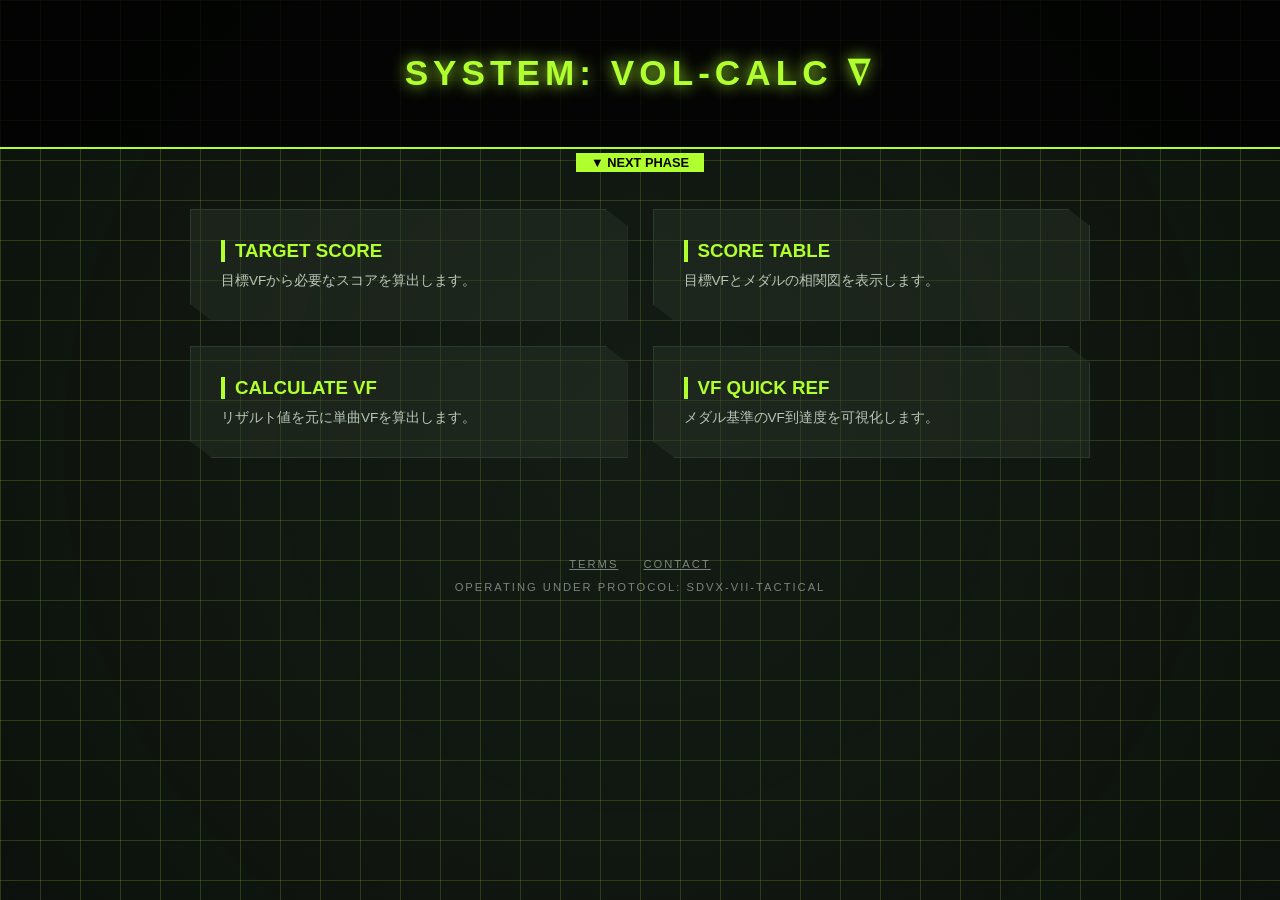
==== index.html @ 39291d94 "Update index.html" ====
<!DOCTYPE html>
<html lang="ja">
<head>
    <meta charset="UTF-8">
    <meta name="viewport" content="width=device-width, initial-scale=1.0">
    <title>Volforce Calc. - Tactical Hub</title>
    <style>
        :root {
            --bg-deep: #0a0e0a;
            --army-green: #2d3b2d;
            --neon-lime: #b0ff2e;
            --text-main: #e0eee0;
            --line-sub: rgba(176, 255, 46, 0.2);
        }

        body {
            background-color: var(--bg-deep);
            color: var(--text-main);
            font-family: 'Segoe UI', sans-serif;
            margin: 0;
            /* 背景にグリッド（方眼）を敷く */
            background-image: 
                linear-gradient(var(--line-sub) 1px, transparent 1px),
                linear-gradient(90deg, var(--line-sub) 1px, transparent 1px);
            background-size: 40px 40px;
            overflow-x: hidden;
        }

        /* 背景にうっすら地図のような円形グラデーション */
        body::before {
            content: "";
            position: fixed;
            top: 50%; left: 50%;
            width: 200%; height: 200%;
            transform: translate(-50%, -50%);
            background: radial-gradient(circle, rgba(45, 59, 45, 0.3) 0%, transparent 70%);
            z-index: -1;
        }

        header {
            padding: 50px 0;
            text-align: center;
            border-bottom: 2px solid var(--neon-lime);
            background: rgba(0, 0, 0, 0.8);
            position: relative;
        }

        header h1 {
            margin: 0;
            font-size: 2.2rem;
            letter-spacing: 5px;
            text-transform: uppercase;
            color: var(--neon-lime);
            text-shadow: 0 0 15px var(--neon-lime);
        }

        /* 楽曲決定画面風の三角デコレーション */
        header::after {
            content: "▼ NEXT PHASE";
            position: absolute;
            bottom: -25px;
            left: 50%;
            transform: translateX(-50%);
            background: var(--neon-lime);
            color: black;
            padding: 2px 15px;
            font-weight: bold;
            font-size: 0.8rem;
        }

        .container {
            max-width: 900px;
            margin: 60px auto;
            display: grid;
            grid-template-columns: 1fr 1fr;
            gap: 25px;
            padding: 0 20px;
        }

        .tool-card {
            background: rgba(45, 59, 45, 0.4);
            border: 1px solid var(--army-green);
            padding: 30px;
            text-decoration: none;
            color: inherit;
            position: relative;
            transition: 0.3s;
            clip-path: polygon(0 0, 95% 0, 100% 15%, 100% 100%, 5% 100%, 0 85%); /* 角を少し削る */
        }

        .tool-card:hover {
            background: rgba(176, 255, 46, 0.1);
            border-color: var(--neon-lime);
            transform: scale(1.02);
            box-shadow: 0 0 30px rgba(176, 255, 46, 0.2);
        }

        .tool-card h3 {
            margin: 0 0 10px 0;
            color: var(--neon-lime);
            border-left: 4px solid var(--neon-lime);
            padding-left: 10px;
        }

        .tool-card p {
            font-size: 0.85rem;
            opacity: 0.8;
            margin: 0;
        }

        footer {
            text-align: center;
            padding: 40px;
            font-size: 0.7rem;
            letter-spacing: 2px;
            opacity: 0.5;
        }
    </style>
</head>
<body>

<header>
    <h1>SYSTEM: VOL-CALC ∇</h1>
</header>

<div class="container">
    <a href="vol-to-score.html" class="tool-card">
        <h3>TARGET SCORE</h3>
        <p>目標VFから必要なスコアを算出します。</p>
    </a>
    <a href="score-hayami.html" class="tool-card">
        <h3>SCORE TABLE</h3>
        <p>目標VFとメダルの相関図を表示します。</p>
    </a>
    <a href="solo-vol.html" class="tool-card">
        <h3>CALCULATE VF</h3>
        <p>リザルト値を元に単曲VFを算出します。</p>
    </a>
    <a href="vol-hayami.html" class="tool-card">
        <h3>VF QUICK REF</h3>
        <p>メダル基準のVF到達度を可視化します。</p>
    </a>
</div>

<footer>
    <div style="margin-bottom: 10px;">
        <a href="rule.html" style="color: inherit; margin: 0 10px;">TERMS</a>
        <a href="contact.html" style="color: inherit; margin: 0 10px;">CONTACT</a>
    </div>
    <p>OPERATING UNDER PROTOCOL: SDVX-VII-TACTICAL</p>
</footer>

</body>
</html>
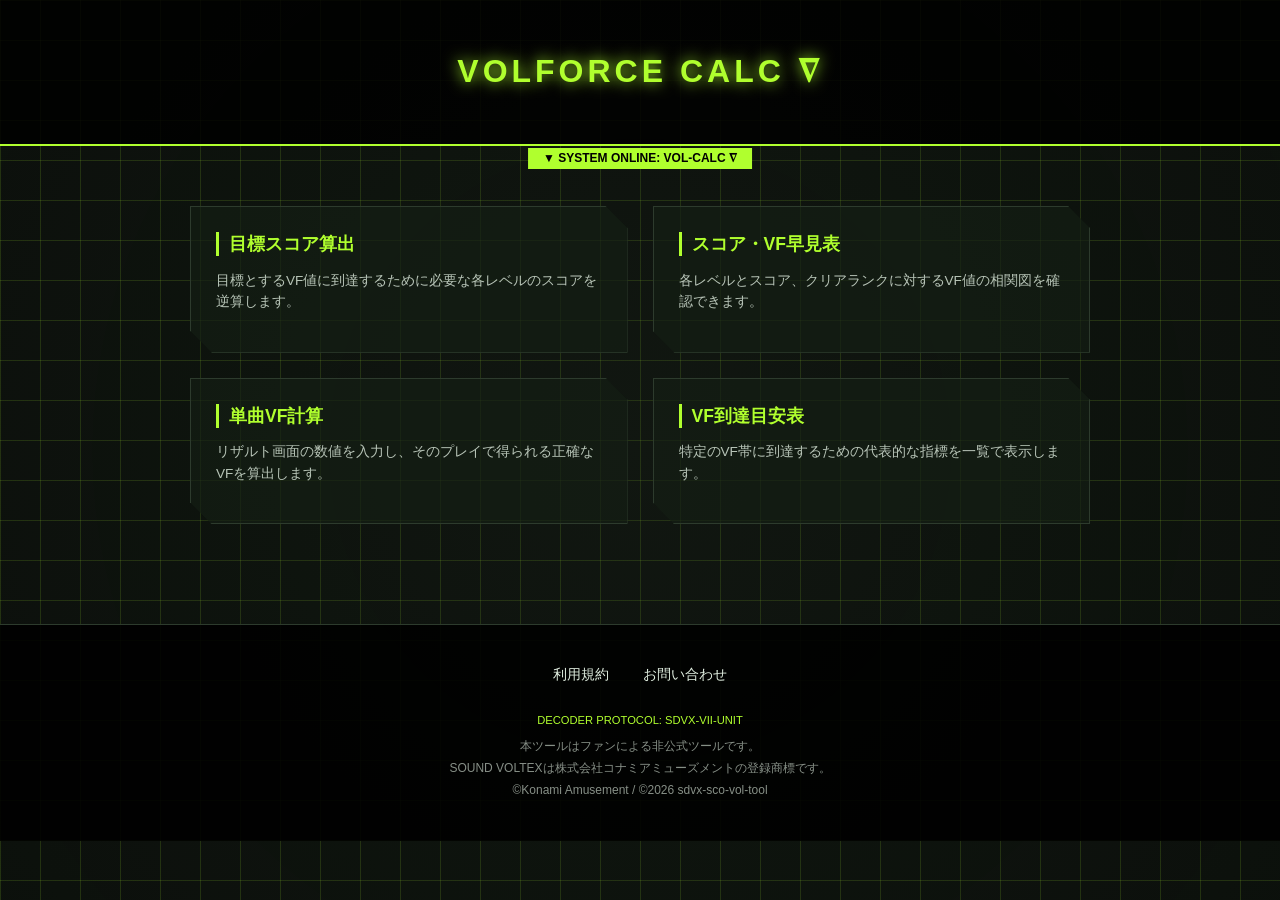
==== commit 7e562fb5: "Update index.html" ====
--- a/index.html
+++ b/index.html
@@ -10,15 +10,14 @@
             --army-green: #2d3b2d;
             --neon-lime: #b0ff2e;
             --text-main: #e0eee0;
-            --line-sub: rgba(176, 255, 46, 0.2);
+            --line-sub: rgba(176, 255, 46, 0.15);
         }
 
         body {
             background-color: var(--bg-deep);
             color: var(--text-main);
-            font-family: 'Segoe UI', sans-serif;
+            font-family: 'Helvetica Neue', Arial, 'Hiragino Kaku Gothic ProN', 'Hiragino Sans', Meiryo, sans-serif;
             margin: 0;
-            /* 背景にグリッド（方眼）を敷く */
             background-image: 
                 linear-gradient(var(--line-sub) 1px, transparent 1px),
                 linear-gradient(90deg, var(--line-sub) 1px, transparent 1px);
@@ -26,14 +25,13 @@
             overflow-x: hidden;
         }
 
-        /* 背景にうっすら地図のような円形グラデーション */
         body::before {
             content: "";
             position: fixed;
             top: 50%; left: 50%;
             width: 200%; height: 200%;
             transform: translate(-50%, -50%);
-            background: radial-gradient(circle, rgba(45, 59, 45, 0.3) 0%, transparent 70%);
+            background: radial-gradient(circle, rgba(45, 59, 45, 0.2) 0%, transparent 70%);
             z-index: -1;
         }
 
@@ -41,22 +39,20 @@
             padding: 50px 0;
             text-align: center;
             border-bottom: 2px solid var(--neon-lime);
-            background: rgba(0, 0, 0, 0.8);
+            background: rgba(0, 0, 0, 0.85);
             position: relative;
         }
 
         header h1 {
             margin: 0;
-            font-size: 2.2rem;
-            letter-spacing: 5px;
-            text-transform: uppercase;
+            font-size: 2rem;
+            letter-spacing: 4px;
             color: var(--neon-lime);
             text-shadow: 0 0 15px var(--neon-lime);
         }
 
-        /* 楽曲決定画面風の三角デコレーション */
         header::after {
-            content: "▼ NEXT PHASE";
+            content: "▼ SYSTEM ONLINE: VOL-CALC ∇";
             position: absolute;
             bottom: -25px;
             left: 50%;
@@ -65,89 +61,130 @@
             color: black;
             padding: 2px 15px;
             font-weight: bold;
-            font-size: 0.8rem;
+            font-size: 0.75rem;
         }
 
         .container {
             max-width: 900px;
             margin: 60px auto;
             display: grid;
-            grid-template-columns: 1fr 1fr;
+            grid-template-columns: repeat(auto-fit, minmax(300px, 1fr));
             gap: 25px;
             padding: 0 20px;
         }
 
         .tool-card {
-            background: rgba(45, 59, 45, 0.4);
+            background: rgba(20, 30, 20, 0.7);
             border: 1px solid var(--army-green);
-            padding: 30px;
+            padding: 25px;
             text-decoration: none;
             color: inherit;
             position: relative;
-            transition: 0.3s;
-            clip-path: polygon(0 0, 95% 0, 100% 15%, 100% 100%, 5% 100%, 0 85%); /* 角を少し削る */
+            transition: 0.2s;
+            clip-path: polygon(0 0, 95% 0, 100% 15%, 100% 100%, 5% 100%, 0 85%);
         }
 
         .tool-card:hover {
             background: rgba(176, 255, 46, 0.1);
             border-color: var(--neon-lime);
-            transform: scale(1.02);
-            box-shadow: 0 0 30px rgba(176, 255, 46, 0.2);
+            transform: translateY(-3px);
+            box-shadow: 0 0 20px rgba(176, 255, 46, 0.2);
         }
 
         .tool-card h3 {
             margin: 0 0 10px 0;
             color: var(--neon-lime);
-            border-left: 4px solid var(--neon-lime);
+            font-size: 1.1rem;
+            border-left: 3px solid var(--neon-lime);
             padding-left: 10px;
         }
 
         .tool-card p {
             font-size: 0.85rem;
             opacity: 0.8;
-            margin: 0;
+            line-height: 1.6;
         }
 
         footer {
+            margin-top: 100px;
+            background: rgba(0, 0, 0, 0.9);
+            border-top: 1px solid var(--army-green);
+            padding: 40px 20px;
             text-align: center;
-            padding: 40px;
+        }
+
+        .footer-links {
+            margin-bottom: 30px;
+        }
+
+        .footer-links a {
+            color: var(--text-main);
+            text-decoration: none;
+            margin: 0 15px;
+            font-size: 0.9rem;
+            transition: 0.3s;
+            border-bottom: 1px solid transparent;
+        }
+
+        .footer-links a:hover {
+            color: var(--neon-lime);
+            border-bottom: 1px solid var(--neon-lime);
+        }
+
+        .copyright {
+            font-size: 0.75rem;
+            line-height: 1.8;
+            opacity: 0.6;
+            max-width: 700px;
+            margin: 0 auto;
+        }
+
+        .system-tag {
             font-size: 0.7rem;
-            letter-spacing: 2px;
-            opacity: 0.5;
+            color: var(--neon-lime);
+            margin-bottom: 10px;
+            text-transform: uppercase;
         }
     </style>
 </head>
 <body>
 
 <header>
-    <h1>SYSTEM: VOL-CALC ∇</h1>
+    <h1>VOLFORCE CALC ∇</h1>
 </header>
 
 <div class="container">
     <a href="vol-to-score.html" class="tool-card">
-        <h3>TARGET SCORE</h3>
-        <p>目標VFから必要なスコアを算出します。</p>
+        <h3>目標スコア算出</h3>
+        <p>目標とするVF値に到達するために必要な各レベルのスコアを逆算します。</p>
     </a>
     <a href="score-hayami.html" class="tool-card">
-        <h3>SCORE TABLE</h3>
-        <p>目標VFとメダルの相関図を表示します。</p>
+        <h3>スコア・VF早見表</h3>
+        <p>各レベルとスコア、クリアランクに対するVF値の相関図を確認できます。</p>
     </a>
     <a href="solo-vol.html" class="tool-card">
-        <h3>CALCULATE VF</h3>
-        <p>リザルト値を元に単曲VFを算出します。</p>
+        <h3>単曲VF計算</h3>
+        <p>リザルト画面の数値を入力し、そのプレイで得られる正確なVFを算出します。</p>
     </a>
     <a href="vol-hayami.html" class="tool-card">
-        <h3>VF QUICK REF</h3>
-        <p>メダル基準のVF到達度を可視化します。</p>
+        <h3>VF到達目安表</h3>
+        <p>特定のVF帯に到達するための代表的な指標を一覧で表示します。</p>
     </a>
 </div>
 
 <footer>
-    <div style="margin-bottom: 10px;">
-        <a href="rule.html" style="color: inherit; margin: 0 10px;">TERMS</a>
-        <a href="contact.html" style="color: inherit; margin: 0 10px;">CONTACT</a>
+    <div class="footer-links">
+        <a href="/rule">利用規約</a>
+        <a href="/contact">お問い合わせ</a>
     </div>
-    <p>OPERATING UNDER PROTOCOL: SDVX-VII-TACTICAL</p>
+    
+    <div class="system-tag">DECODER PROTOCOL: SDVX-VII-UNIT</div>
+    
+    <div class="copyright">
+        本ツールはファンによる非公式ツールです。<br>
+        SOUND VOLTEXは株式会社コナミアミューズメントの登録商標です。<br>
+        ©Konami Amusement / ©2026 sdvx-sco-vol-tool
+    </div>
 </footer>
 
 </body>
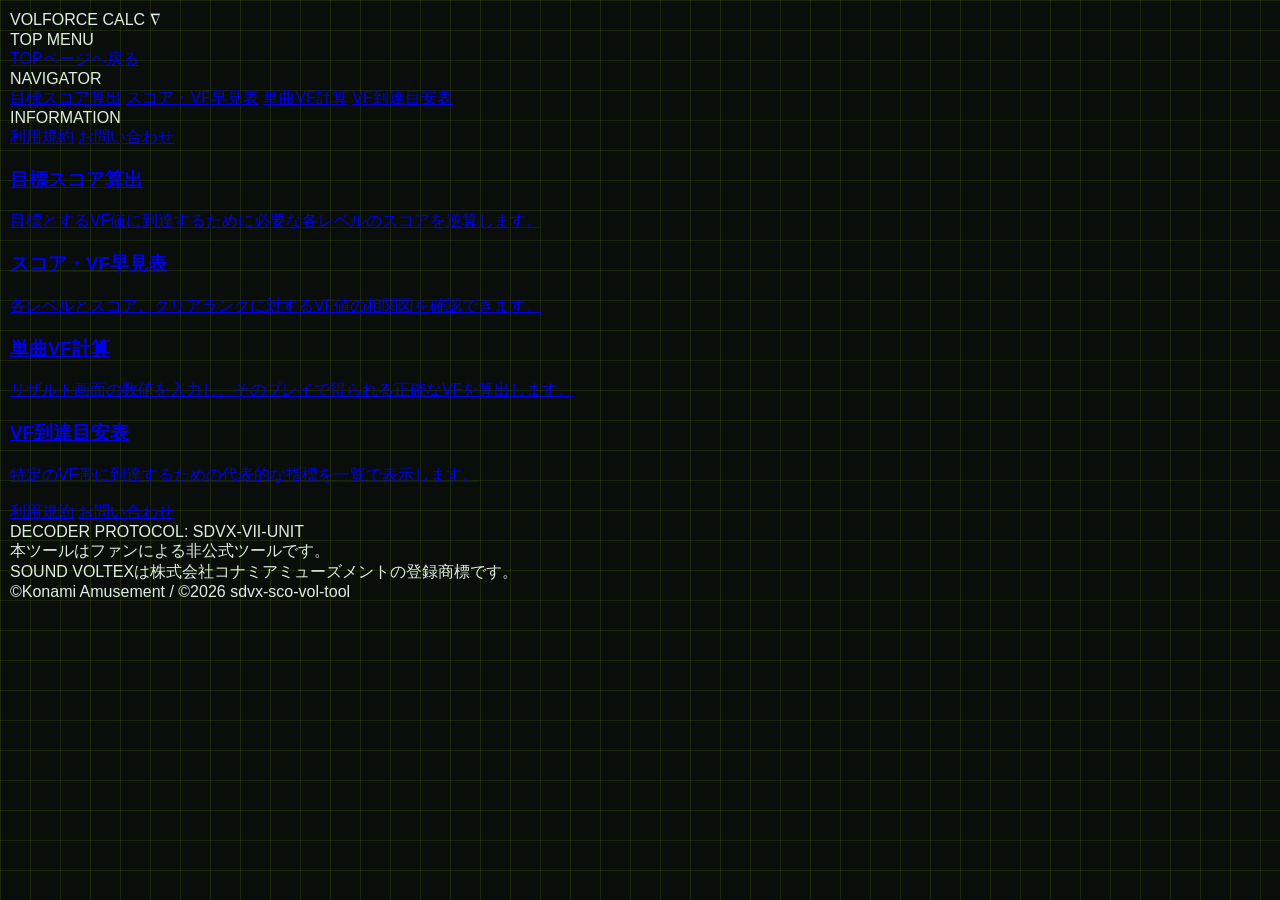
==== commit e2f61cf9: "Add files via upload" ====
--- a/index.html
+++ b/index.html
@@ -4,154 +4,9 @@
     <meta charset="UTF-8">
     <meta name="viewport" content="width=device-width, initial-scale=1.0">
     <title>Volforce Calc. - Tactical Hub</title>
-    <style>
-        :root {
-            --bg-deep: #0a0e0a;
-            --army-green: #2d3b2d;
-            --neon-lime: #b0ff2e;
-            --text-main: #e0eee0;
-            --line-sub: rgba(176, 255, 46, 0.15);
-        }
-
-        body {
-            background-color: var(--bg-deep);
-            color: var(--text-main);
-            font-family: 'Helvetica Neue', Arial, 'Hiragino Kaku Gothic ProN', 'Hiragino Sans', Meiryo, sans-serif;
-            margin: 0;
-            background-image: 
-                linear-gradient(var(--line-sub) 1px, transparent 1px),
-                linear-gradient(90deg, var(--line-sub) 1px, transparent 1px);
-            background-size: 40px 40px;
-            overflow-x: hidden;
-        }
-
-        body::before {
-            content: "";
-            position: fixed;
-            top: 50%; left: 50%;
-            width: 200%; height: 200%;
-            transform: translate(-50%, -50%);
-            background: radial-gradient(circle, rgba(45, 59, 45, 0.2) 0%, transparent 70%);
-            z-index: -1;
-        }
-
-        header {
-            padding: 50px 0;
-            text-align: center;
-            border-bottom: 2px solid var(--neon-lime);
-            background: rgba(0, 0, 0, 0.85);
-            position: relative;
-        }
-
-        header h1 {
-            margin: 0;
-            font-size: 2rem;
-            letter-spacing: 4px;
-            color: var(--neon-lime);
-            text-shadow: 0 0 15px var(--neon-lime);
-        }
-
-        header::after {
-            content: "▼ SYSTEM ONLINE: VOL-CALC ∇";
-            position: absolute;
-            bottom: -25px;
-            left: 50%;
-            transform: translateX(-50%);
-            background: var(--neon-lime);
-            color: black;
-            padding: 2px 15px;
-            font-weight: bold;
-            font-size: 0.75rem;
-        }
-
-        .container {
-            max-width: 900px;
-            margin: 60px auto;
-            display: grid;
-            grid-template-columns: repeat(auto-fit, minmax(300px, 1fr));
-            gap: 25px;
-            padding: 0 20px;
-        }
-
-        .tool-card {
-            background: rgba(20, 30, 20, 0.7);
-            border: 1px solid var(--army-green);
-            padding: 25px;
-            text-decoration: none;
-            color: inherit;
-            position: relative;
-            transition: 0.2s;
-            clip-path: polygon(0 0, 95% 0, 100% 15%, 100% 100%, 5% 100%, 0 85%);
-        }
-
-        .tool-card:hover {
-            background: rgba(176, 255, 46, 0.1);
-            border-color: var(--neon-lime);
-            transform: translateY(-3px);
-            box-shadow: 0 0 20px rgba(176, 255, 46, 0.2);
-        }
-
-        .tool-card h3 {
-            margin: 0 0 10px 0;
-            color: var(--neon-lime);
-            font-size: 1.1rem;
-            border-left: 3px solid var(--neon-lime);
-            padding-left: 10px;
-        }
-
-        .tool-card p {
-            font-size: 0.85rem;
-            opacity: 0.8;
-            line-height: 1.6;
-        }
-
-        footer {
-            margin-top: 100px;
-            background: rgba(0, 0, 0, 0.9);
-            border-top: 1px solid var(--army-green);
-            padding: 40px 20px;
-            text-align: center;
-        }
-
-        .footer-links {
-            margin-bottom: 30px;
-        }
-
-        .footer-links a {
-            color: var(--text-main);
-            text-decoration: none;
-            margin: 0 15px;
-            font-size: 0.9rem;
-            transition: 0.3s;
-            border-bottom: 1px solid transparent;
-        }
-
-        .footer-links a:hover {
-            color: var(--neon-lime);
-            border-bottom: 1px solid var(--neon-lime);
-        }
-
-        .copyright {
-            font-size: 0.75rem;
-            line-height: 1.8;
-            opacity: 0.6;
-            max-width: 700px;
-            margin: 0 auto;
-        }
-
-        .system-tag {
-            font-size: 0.7rem;
-            color: var(--neon-lime);
-            margin-bottom: 10px;
-            text-transform: uppercase;
-        }
-    </style>
+    <link rel="stylesheet" href="css/style.css">
 </head>
 <body>
-
-<header>
-    <h1>VOLFORCE CALC ∇</h1>
-</header>
 
 <div class="container">
     <a href="vol-to-score.html" class="tool-card">
@@ -174,9 +29,8 @@
 
 <footer>
     <div class="footer-links">
-        <a href="/rule">利用規約</a>
-        <a href="/contact">お問い合わせ</a>
-    </div>
+        <a href="rule.html">利用規約</a>
+        <a href="contact.html">お問い合わせ</a> </div>
     
     <div class="system-tag">DECODER PROTOCOL: SDVX-VII-UNIT</div>
     
@@ -187,6 +41,7 @@
     </div>
 </footer>
 
+<script src="js/common.js"></script>
 </body>
 </html>
- 
+ 
--- a/css/style.css
+++ b/css/style.css
@@ -0,0 +1,25 @@
+/* デザインの根幹となる変数 */
+:root {
+    --bg-deep: #0a0e0a;
+    --army-green: #2d3b2d;
+    --neon-lime: #b0ff2e;
+    --text-main: #e0eee0;
+    --line-sub: rgba(176, 255, 46, 0.1);
+    --panel-bg: rgba(20, 30, 20, 0.85);
+    --border-color: #2d3b2d;
+}
+
+/* 全ページ共通の基本スタイル */
+body {
+    font-family: 'Helvetica Neue', Arial, sans-serif;
+    background-color: var(--bg-deep);
+    color: var(--text-main);
+    margin: 0;
+    padding: 10px;
+    background-image: 
+        linear-gradient(var(--line-sub) 1px, transparent 1px),
+        linear-gradient(90deg, var(--line-sub) 1px, transparent 1px);
+    background-size: 30px 30px;
+}
+
+/* 以前お渡しした共通パーツ（.header-bar, .drawer など）のCSSをここに流し込む */
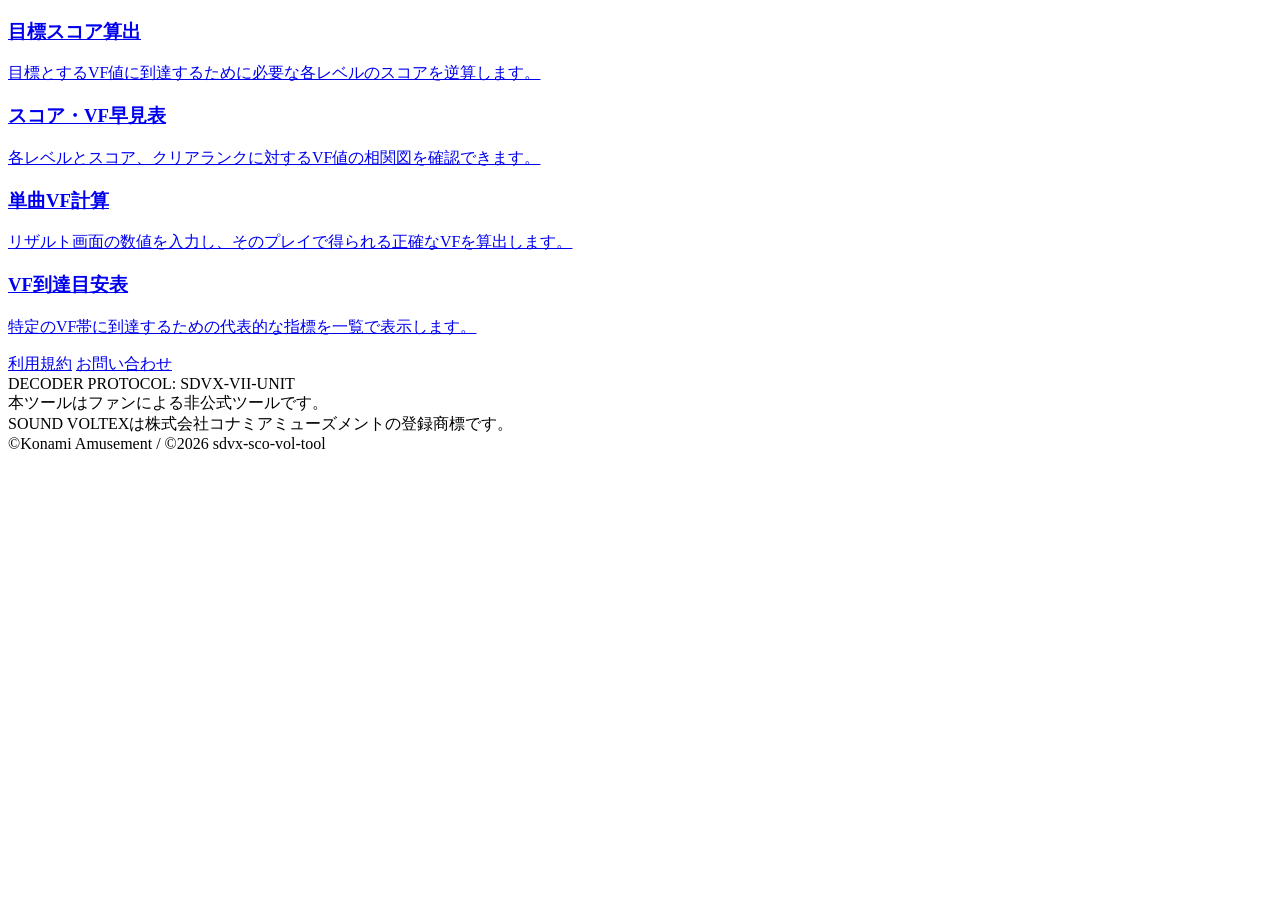
==== commit 1d310400: "Update index.html" ====
--- a/index.html
+++ b/index.html
@@ -4,7 +4,7 @@
     <meta charset="UTF-8">
     <meta name="viewport" content="width=device-width, initial-scale=1.0">
     <title>Volforce Calc. - Tactical Hub</title>
-    <link rel="stylesheet" href="css/style.css">
+    <link rel="stylesheet" href="style.css">
 </head>
 <body>
 
@@ -41,7 +41,7 @@
     </div>
 </footer>
 
-<script src="js/common.js"></script>
+<script src="common.js"></script>
 </body>
 </html>
- + 
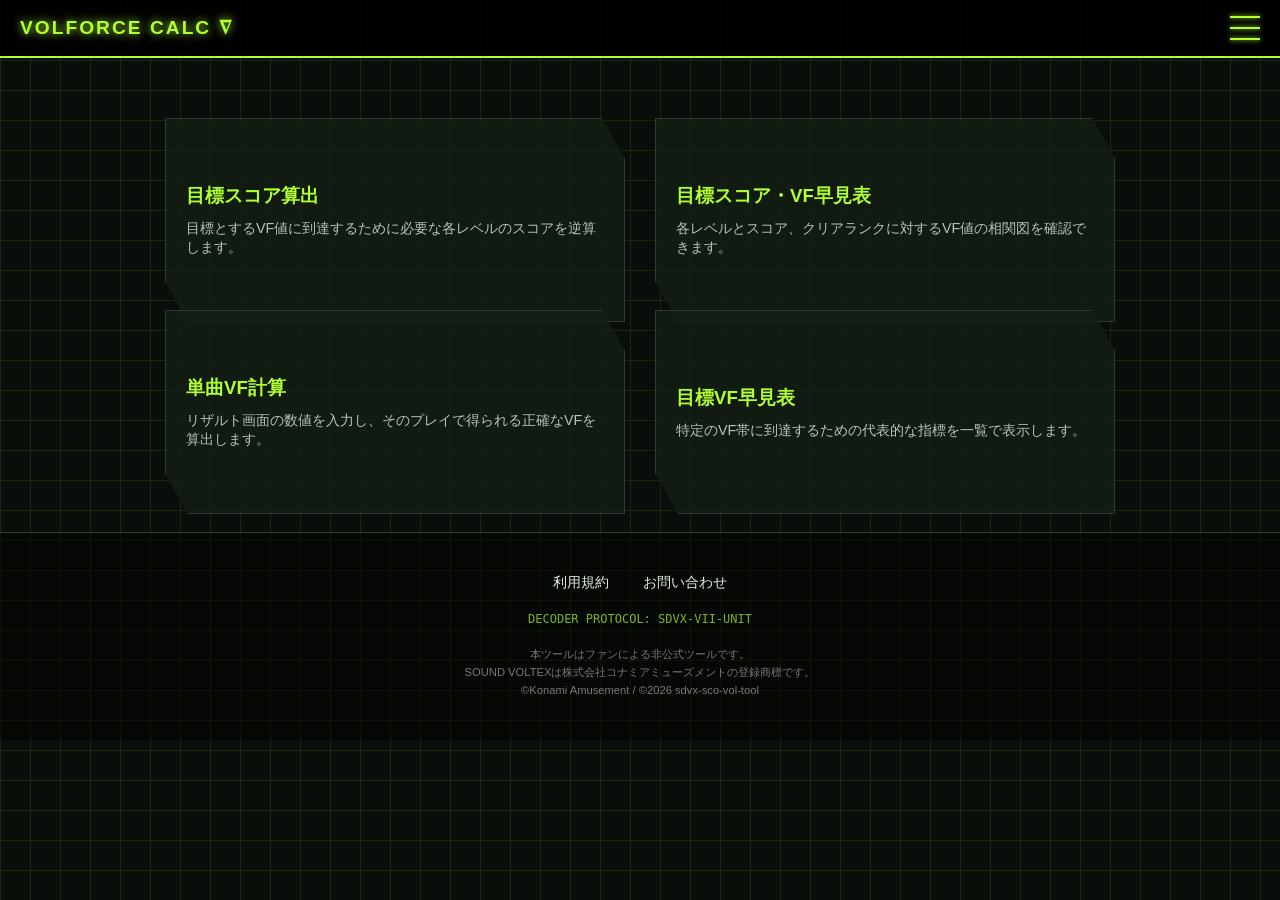
==== commit ec56731a: "Update index.html" ====
--- a/index.html
+++ b/index.html
@@ -14,7 +14,7 @@
         <p>目標とするVF値に到達するために必要な各レベルのスコアを逆算します。</p>
     </a>
     <a href="score-hayami.html" class="tool-card">
-        <h3>スコア・VF早見表</h3>
+        <h3>目標スコア・VF早見表</h3>
         <p>各レベルとスコア、クリアランクに対するVF値の相関図を確認できます。</p>
     </a>
     <a href="solo-vol.html" class="tool-card">
@@ -22,7 +22,7 @@
         <p>リザルト画面の数値を入力し、そのプレイで得られる正確なVFを算出します。</p>
     </a>
     <a href="vol-hayami.html" class="tool-card">
-        <h3>VF到達目安表</h3>
+        <h3>目標VF早見表</h3>
         <p>特定のVF帯に到達するための代表的な指標を一覧で表示します。</p>
     </a>
 </div>
--- a/style.css
+++ b/style.css
@@ -0,0 +1,206 @@
+/* デザインの根幹となる変数 */
+:root {
+    --bg-deep: #0a0e0a;
+    --army-green: #2d3b2d;
+    --neon-lime: #b0ff2e;
+    --text-main: #e0eee0;
+    --line-sub: rgba(176, 255, 46, 0.1);
+    --panel-bg: rgba(20, 30, 20, 0.85);
+    --border-color: #2d3b2d;
+}
+
+/* 全ページ共通の基本スタイル */
+body {
+    font-family: 'Helvetica Neue', Arial, 'Hiragino Kaku Gothic ProN', 'Hiragino Sans', Meiryo, sans-serif;
+    background-color: var(--bg-deep);
+    color: var(--text-main);
+    margin: 0;
+    padding: 0; /* JSでヘッダーが入るので0に調整 */
+    background-image: 
+        linear-gradient(var(--line-sub) 1px, transparent 1px),
+        linear-gradient(90deg, var(--line-sub) 1px, transparent 1px);
+    background-size: 30px 30px;
+    min-height: 100vh;
+}
+
+/* ヘッダーバー */
+.header-bar {
+    background: rgba(0, 0, 0, 0.9);
+    border-bottom: 2px solid var(--neon-lime);
+    padding: 15px 20px;
+    display: flex;
+    justify-content: space-between;
+    align-items: center;
+    position: sticky;
+    top: 0;
+    z-index: 1000;
+}
+
+.app-title {
+    color: var(--neon-lime);
+    font-size: 1.2rem;
+    font-weight: bold;
+    letter-spacing: 2px;
+    text-shadow: 0 0 10px var(--neon-lime);
+}
+
+/* メニューボタン（三本線） */
+.menu-btn {
+    width: 30px;
+    height: 24px;
+    cursor: pointer;
+    display: flex;
+    flex-direction: column;
+    justify-content: space-between;
+}
+
+.menu-btn span {
+    display: block;
+    width: 100%;
+    height: 2px;
+    background: var(--neon-lime);
+    box-shadow: 0 0 5px var(--neon-lime);
+}
+
+/* ドロワーメニュー */
+.drawer {
+    position: fixed;
+    top: 0;
+    right: -300px;
+    width: 280px;
+    height: 100%;
+    background: rgba(10, 14, 10, 0.98);
+    border-left: 1px solid var(--neon-lime);
+    z-index: 1200;
+    transition: 0.3s;
+    padding-top: 60px;
+}
+
+.drawer.open { right: 0; }
+
+.drawer-overlay {
+    position: fixed;
+    top: 0;
+    left: 0;
+    width: 100%;
+    height: 100%;
+    background: rgba(0,0,0,0.7);
+    display: none;
+    z-index: 1100;
+}
+
+.drawer-overlay.open { display: block; }
+
+.menu-label {
+    padding: 20px 25px 10px;
+    font-size: 0.7rem;
+    color: var(--neon-lime);
+    opacity: 0.6;
+    letter-spacing: 2px;
+}
+
+.menu-item {
+    display: block;
+    padding: 15px 25px;
+    color: var(--text-main);
+    text-decoration: none;
+    border-bottom: 1px solid rgba(176, 255, 46, 0.05);
+    transition: 0.2s;
+}
+
+.menu-item:hover, .menu-item.current {
+    background: rgba(176, 255, 46, 0.1);
+    color: var(--neon-lime);
+}
+
+/* メインコンテンツ（カードデザイン） */
+.container {
+    max-width: 800px;
+    margin: 40px auto;
+    padding: 0 20px;
+    display: grid;
+    gap: 20px;
+}
+
+.tool-card {
+    background: var(--panel-bg);
+    border: 1px solid var(--border-color);
+    padding: 20px;
+    text-decoration: none;
+    color: var(--text-main);
+    transition: 0.3s;
+    position: relative;
+    clip-path: polygon(0 0, 95% 0, 100% 20%, 100% 100%, 5% 100%, 0 80%);
+}
+
+.tool-card:hover {
+    border-color: var(--neon-lime);
+    transform: translateY(-3px);
+    box-shadow: 0 0 15px rgba(176, 255, 46, 0.2);
+}
+
+.tool-card h3 {
+    margin: 0 0 10px;
+    color: var(--neon-lime);
+}
+
+.tool-card p {
+    margin: 0;
+    font-size: 0.9rem;
+    opacity: 0.8;
+}
+
+/* フッター */
+footer {
+    margin-top: 60px;
+    padding: 40px 20px;
+    background: rgba(0,0,0,0.5);
+    text-align: center;
+    border-top: 1px solid var(--border-color);
+}
+
+.footer-links { margin-bottom: 20px; }
+.footer-links a { color: var(--text-main); text-decoration: none; margin: 0 15px; font-size: 0.85rem; }
+
+.system-tag {
+    font-family: monospace;
+    color: var(--neon-lime);
+    font-size: 0.75rem;
+    margin-bottom: 20px;
+    opacity: 0.7;
+}
+
+.copyright {
+    font-size: 0.7rem;
+    line-height: 1.6;
+    opacity: 0.5;
+}
+ 
+/* PC用：TOPページのカードリストのみ2列にする */
+@media (min-width: 768px) {
+    /* index.htmlにある container の中身だけを対象にする */
+    .container:has(.tool-card) {
+        display: grid;
+        grid-template-columns: repeat(2, 1fr); 
+        max-width: 950px;
+        gap: 30px;
+        margin: 60px auto;
+    }
+
+    .tool-card {
+        height: 100%;
+        display: flex;
+        flex-direction: column;
+        justify-content: center;
+        min-height: 120px; /* PCで見栄えが良い高さ */
+    }
+}
+
+/* 計算ツール等のページ（table-wrapperがあるページ）は1列を維持 */
+@media (min-width: 768px) {
+    .main-container {
+        max-width: 1000px;
+        margin: 0 auto;
+    }
+}
+ 
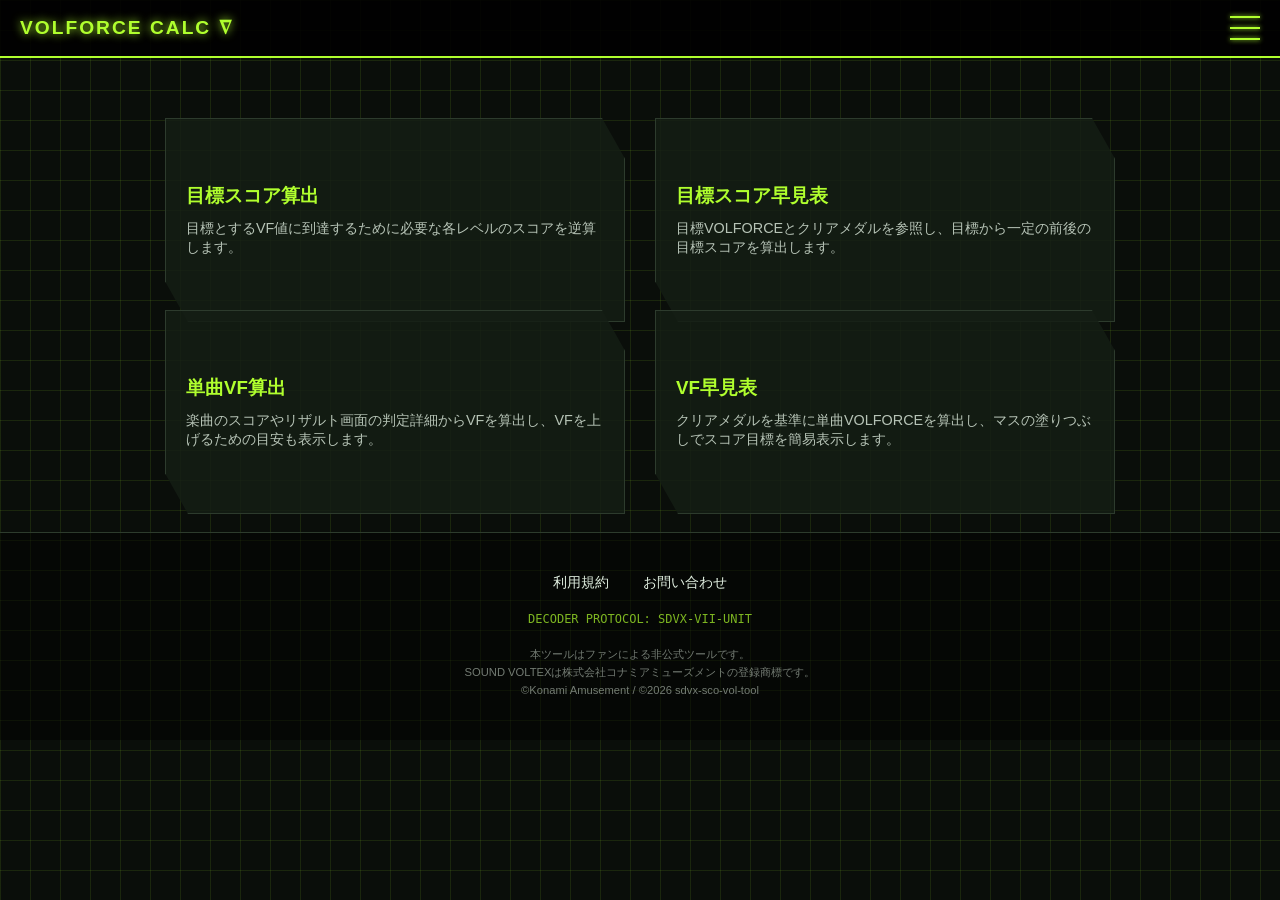
==== commit 44cfaa77: "Update index.html" ====
--- a/index.html
+++ b/index.html
@@ -14,16 +14,16 @@
         <p>目標とするVF値に到達するために必要な各レベルのスコアを逆算します。</p>
     </a>
     <a href="score-hayami.html" class="tool-card">
-        <h3>目標スコア・VF早見表</h3>
-        <p>各レベルとスコア、クリアランクに対するVF値の相関図を確認できます。</p>
+        <h3>目標スコア早見表</h3>
+        <p>目標VOLFORCEとクリアメダルを参照し、目標から一定の前後の目標スコアを算出します。</p>
     </a>
     <a href="solo-vol.html" class="tool-card">
-        <h3>単曲VF計算</h3>
-        <p>リザルト画面の数値を入力し、そのプレイで得られる正確なVFを算出します。</p>
+        <h3>単曲VF算出</h3>
+        <p>​楽曲のスコアやリザルト画面の判定詳細からVFを算出し、VFを上げるための目安も表示します。</p>
     </a>
     <a href="vol-hayami.html" class="tool-card">
-        <h3>目標VF早見表</h3>
-        <p>特定のVF帯に到達するための代表的な指標を一覧で表示します。</p>
+        <h3>VF早見表</h3>
+        <p>クリアメダルを基準に単曲VOLFORCEを算出し、マスの塗りつぶしでスコア目標を簡易表示します。</p>
     </a>
 </div>
 
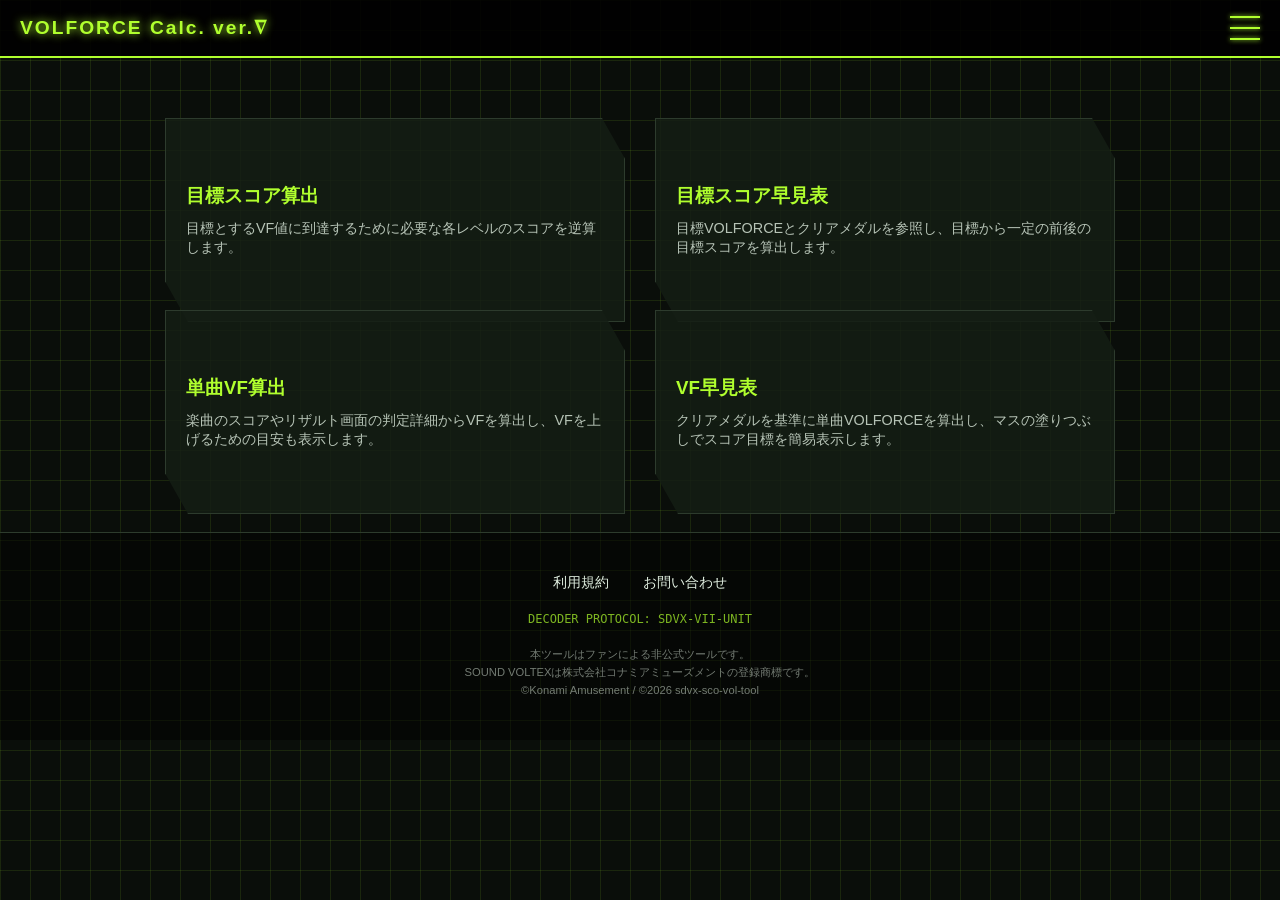
==== commit 66410b0f: "Update index.html" ====
--- a/index.html
+++ b/index.html
@@ -3,7 +3,7 @@
 <head>
     <meta charset="UTF-8">
     <meta name="viewport" content="width=device-width, initial-scale=1.0">
-    <title>Volforce Calc. - Tactical Hub</title>
+    <title>TOP - Volforce Calc. ver.∇</title>
     <link rel="stylesheet" href="style.css">
 </head>
 <body>
